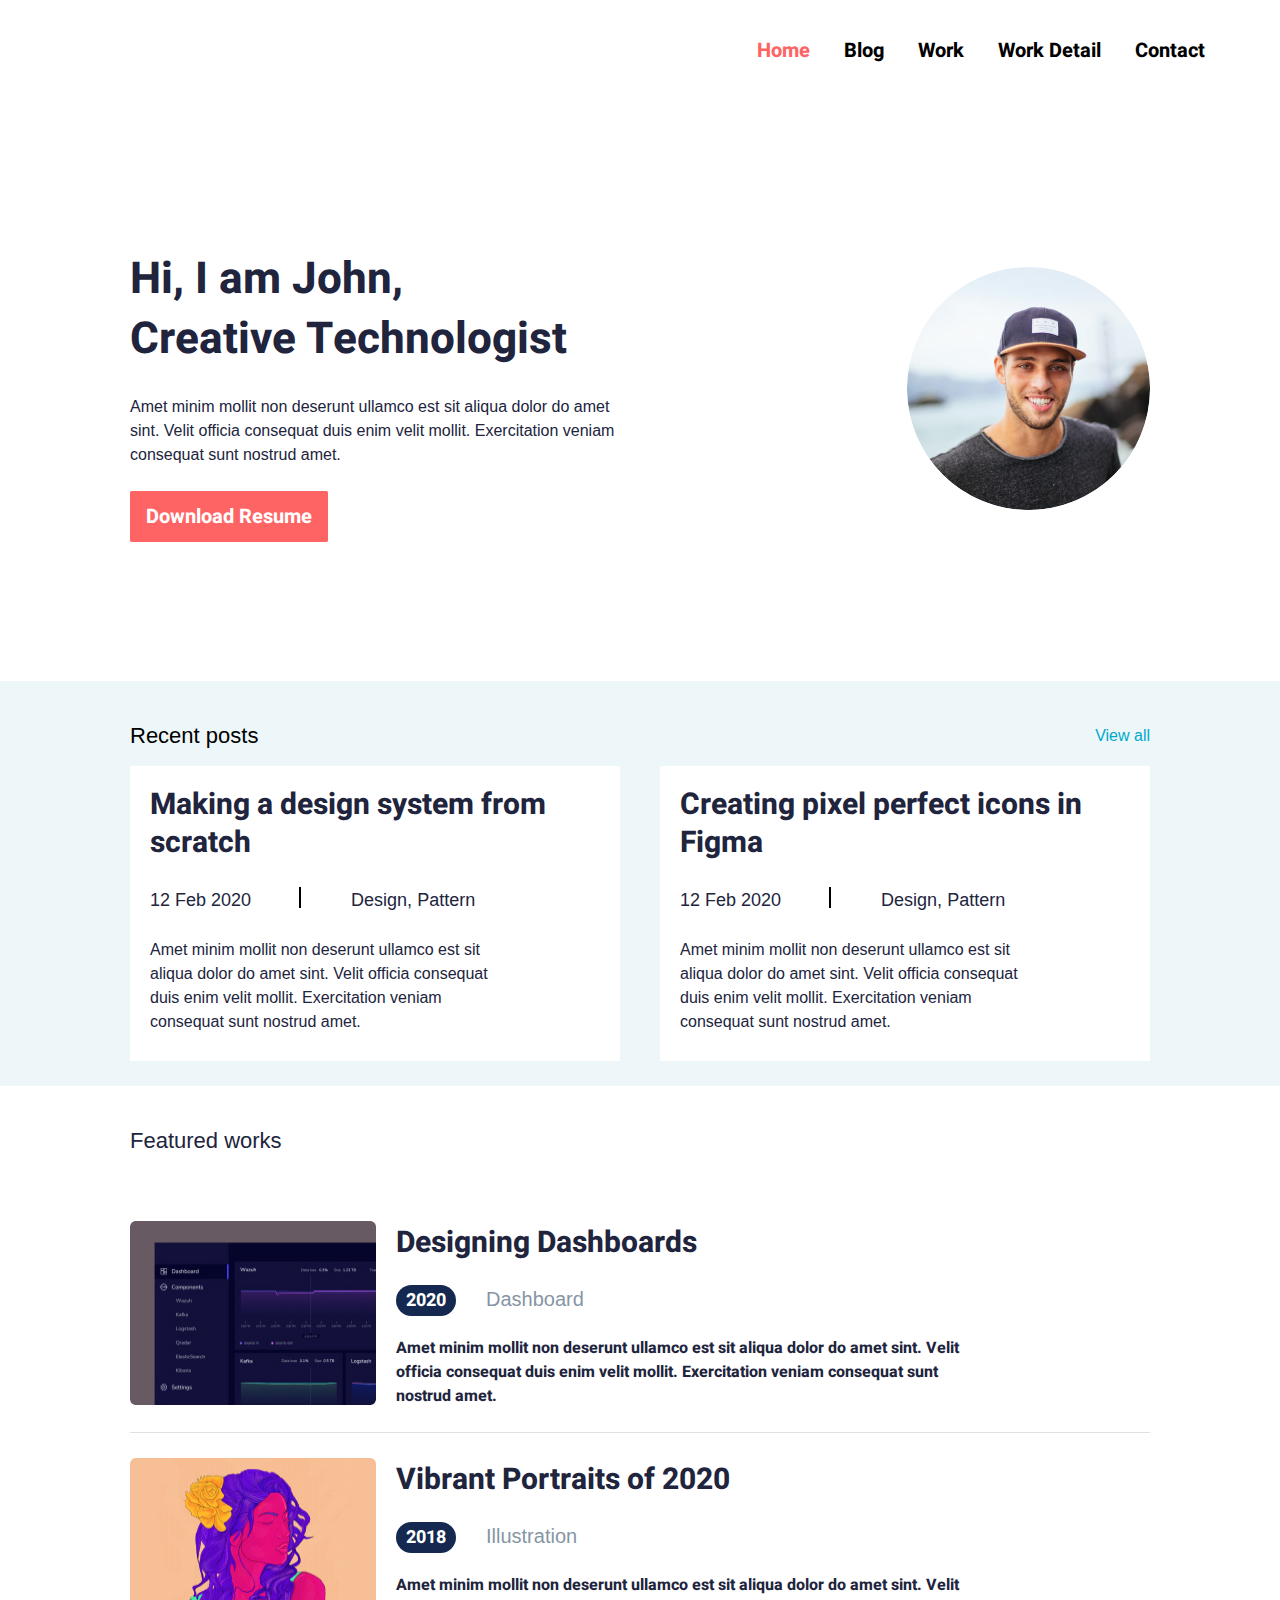
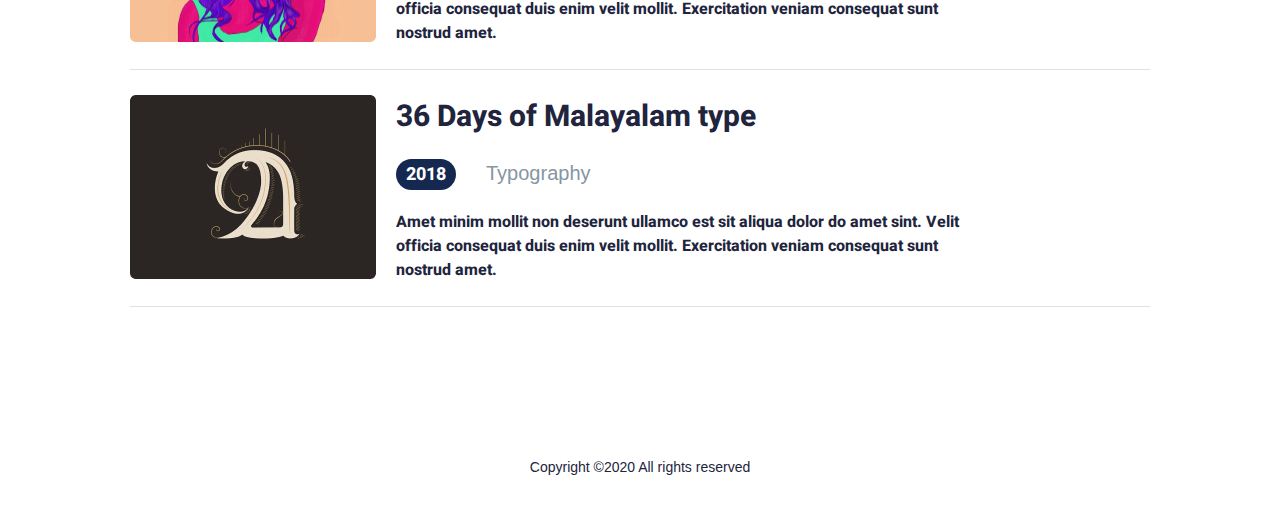
==== index.html @ 8bc83db1 "John Portfolio Web-Site" ====
<!DOCTYPE html>
<html lang="en">
  <head>
    <meta charset="UTF-8" />
    <meta http-equiv="X-UA-Compatible" content="IE=edge" />
    <meta name="viewport" content="width=device-width, initial-scale=1.0" />
    <link
      rel="stylesheet"
      href="https://cdnjs.cloudflare.com/ajax/libs/font-awesome/6.1.1/css/all.min.css"
      integrity="sha512-KfkfwYDsLkIlwQp6LFnl8zNdLGxu9YAA1QvwINks4PhcElQSvqcyVLLD9aMhXd13uQjoXtEKNosOWaZqXgel0g=="
      crossorigin="anonymous"
      referrerpolicy="no-referrer"
    />
    <link rel="icon" href="../IMG/john.jpg">
    <link rel="stylesheet" href="../CSS/home.css" />
    <title>John</title>
  </head>
  <body>
    <!-- secret Header Start  -->
    <div class="secret__header">
      <i class="fa fa-times"></i>
      <ul class="secret__header_list">
        <li class="secret__header_item">
          <a class="secret__header_link active" href="#">Home</a>
        </li>
        <li class="secret__header_item">
          <a class="secret__header_link" href="#">Blog</a>
        </li>
        <li class="secret__header_item">
          <a class="secret__header_link" href="#">Work</a>
        </li>
        <li class="secret__header_item">
          <a class="secret__header_link" href="#">Work Detail</a>
        </li>
      </ul>
    </div>
    <!-- secret Header End  -->
    <!-- /===================================== Header to the codes Start ====================================== \ -->
    <header class="header">
      <div class="container_header">
        <nav class="nav">
          <ul class="nav__list">
            <li class="nav__item">
              <a class="nav__link active" href="#">Home</a>
            </li>
            <li class="nav__item"><a class="nav__link" href="#">Blog</a></li>
            <li class="nav__item"><a class="nav__link" href="#">Work</a></li>
            <li class="nav__item">
              <a class="nav__link" href="#">Work Detail</a>
            </li>
            <li class="nav__item"><a class="nav__link" href="#">Contact</a></li>
          </ul>
          <i class="fa fa-bars"></i>
        </nav>
      </div>
    </header>
    <!-- /===================================== Header to the codes End ====================================== \ -->

    <!-- /===================================== Main to the codes End ====================================== \ -->
    <main class="main">
      <div class="container">
        <div class="main__container">
          <div class="main__box">
            <h1 class="main__box_title">
              Hi, I am John, <br />
              Creative Technologist
            </h1>
            <p class="main__box_paragraph">
              Amet minim mollit non deserunt ullamco est sit aliqua dolor do
              amet <br>
              sint. Velit officia consequat duis enim velit mollit. Exercitation
              veniam <br>
              consequat sunt nostrud amet.
            </p>
            <a class="main__box_link" href="#"> Download Resume </a>
          </div>
          <div class="main__box">
            <img class="main__box_img" src="../IMG/john.jpg" alt="john" />
          </div>
        </div>
      </div>
    </main>
    <!-- /===================================== Main to the codes End ====================================== \ -->

    <!-- /===================================== Section to the codes Start ====================================== \ -->
    <section class="section__one">
      <div class="container">
        <div class="section__container_one">
          <div class="section__box_one">
            <p class="section__box_title">Recent posts</p>
            <div class="section__box_one_content">
              <h1 class="section__box_one_content_title">
                Making a design system from <br />
                scratch
              </h1>
              <div class="section__box_one_content_box">
                <p class="section__box_one_content_box_paragraph active">
                  12 Feb 2020
                </p>
                <p class="section__box_one_content_box_paragraph">
                  Design, Pattern
                </p>
              </div>
              <p class="section__box_one_content_paragraph">
                Amet minim mollit non deserunt ullamco est sit <br />
                aliqua dolor do amet sint. Velit officia consequat <br />
                duis enim velit mollit. Exercitation veniam <br />
                consequat sunt nostrud amet.
              </p>
            </div>
          </div>
          <div class="section__box_one">
            <p class="section__box_title active">View all</p>
            <div class="section__box_one_content">
              <h1 class="section__box_one_content_title">
                Creating pixel perfect icons in <br />
                Figma
              </h1>
              <div class="section__box_one_content_box">
                <p class="section__box_one_content_box_paragraph active">
                  12 Feb 2020
                </p>
                <p class="section__box_one_content_box_paragraph">
                  Design, Pattern
                </p>
              </div>
              <p class="section__box_one_content_paragraph">
                Amet minim mollit non deserunt ullamco est sit <br />
                aliqua dolor do amet sint. Velit officia consequat <br />
                duis enim velit mollit. Exercitation veniam <br />
                consequat sunt nostrud amet.
              </p>
            </div>
          </div>
        </div>
      </div>
    </section>
    <!-- /===================================== Section to the codes End ====================================== \ -->

    <!-- /===================================== Section to the codes Start ====================================== \ -->
    <section class="section__two">
      <div class="container">
        <h1 class="section__two_title">Featured works</h1>
        <div class="section__container_two">
          <div class="section_box_two">
            <div class="section__box_content_two">
              <img
                class="section__box_content_two_img"
                src="../IMG/home1.jpg"
                alt="home1-img"
              />
              <div class="section_box_content_two_first_box">
                <h1 class="section__box_content_two_first_box_title">
                  Designing Dashboards
                </h1>
                <div class="section__box_content_two_first_box_oclock">
                  <p
                    class="section__box_content_two_first_box_oclock_paragraph active"
                  >
                    2020
                  </p>
                  <p
                    class="section__box_content_two_first_box_oclock_paragraph"
                  >
                    Dashboard
                  </p>
                </div>
                <p class="section__box_content_two_first_box_paragraph">
                  Amet minim mollit non deserunt ullamco est sit aliqua dolor do
                  amet sint. Velit <br />
                  officia consequat duis enim velit mollit. Exercitation veniam
                  consequat sunt <br />
                  nostrud amet.
                </p>
              </div>
            </div>
            <div class="section__box_content_two">
              <img
                class="section__box_content_two_img"
                src="../IMG/home2.jpg"
                alt="home1-img"
              />
              <div class="section_box_content_two_first_box">
                <h1 class="section__box_content_two_first_box_title">
                  Vibrant Portraits of 2020
                </h1>
                <div class="section__box_content_two_first_box_oclock">
                  <p
                    class="section__box_content_two_first_box_oclock_paragraph active"
                  >
                    2018
                  </p>
                  <p
                    class="section__box_content_two_first_box_oclock_paragraph"
                  >
                    Illustration
                  </p>
                </div>
                <p class="section__box_content_two_first_box_paragraph">
                  Amet minim mollit non deserunt ullamco est sit aliqua dolor do
                  amet sint. Velit <br />
                  officia consequat duis enim velit mollit. Exercitation veniam
                  consequat sunt <br />
                  nostrud amet.
                </p>
              </div>
            </div>
            <div class="section__box_content_two">
              <img
                class="section__box_content_two_img"
                src="../IMG/home3.jpg"
                alt="home1-img"
              />
              <div class="section_box_content_two_first_box">
                <h1 class="section__box_content_two_first_box_title">
                  36 Days of Malayalam type
                </h1>
                <div class="section__box_content_two_first_box_oclock">
                  <p
                    class="section__box_content_two_first_box_oclock_paragraph active"
                  >
                    2018
                  </p>
                  <p
                    class="section__box_content_two_first_box_oclock_paragraph"
                  >
                    Typography
                  </p>
                </div>
                <p class="section__box_content_two_first_box_paragraph">
                  Amet minim mollit non deserunt ullamco est sit aliqua dolor do
                  amet sint. Velit <br />
                  officia consequat duis enim velit mollit. Exercitation veniam
                  consequat sunt <br />
                  nostrud amet.
                </p>
              </div>
            </div>
          </div>
        </div>
      </div>
    </section>
    <!-- /===================================== Section to the codes End ====================================== \ -->

    <!-- /===================================== Footer to the codes Start ====================================== \ -->
    <footer class="footer">
      <div class="container">
        <div class="footer__icons">
          <i class="fab fa-facebook"></i>
          <i class="fab fa-instagram"></i>
          <i class="fab fa-twitter"></i>
          <i class="fab fa-linkedin"></i>
        </div>

      <p class="footer__paragraph">
        Copyright &copy;2020 All rights reserved
      </p>
    </div>
    </footer>
    <!-- /===================================== Footer to the codes End ====================================== \ -->

    <script src="./JS/index.js"></script>
  </body>
</html>
---- CSS/home.css ----
/* /=================================== Basic to the codes Start ========================================== \ */
@font-face {
  font-family: 'Heebo';
  src: url("../FONT/Heebo-Bold.ttf");
}

*,
*::after,
*::before {
  padding: 0;
  margin: 0;
  list-style: none;
  text-decoration: none;
  box-sizing: border-box;
  -webkit-tap-highlight-color: transparent;
}

.container {
  margin: 0 auto;
  width: 100%;
  max-width: 1140px;
  padding: 0 60px;
}

.container_header {
  margin: 0 auto;
  width: 100%;
  max-width: 1440px;
  padding: 0 60px;
}

:root {
  --header-text-color: #000000;
  --main-text-color: #21243D;
  --main-bg-link-color: #FF6464;
  --main-link-color: #FFFFFF;
  --section-bg-color: #EDF7FA;
  --main-section-link-color: #00A8CC;
  --main-section-oclock-text-color: #142850;
  --main-section-oclock-grey-color: #8695A4;
  --section-border-bottom-color: #E0E0E0;

}

/* /=================================== Basic to the codes End ========================================== \ */

/* /=================================== Header to the codes Start  ========================================== \ */
.header {
  width: 100%;
  position: sticky;
  top: 0;
  z-index: 1;
  transition: all .4s linear;
  background-color: var(--main-link-color);
}

.header.active {
  box-shadow: 0 1px 3px var(--header-text-color);
  background-color: var(--main-link-color);
}

.header.active .nav {
  height: 50px;
  display: flex;
  transition: all .4s linear;
  justify-content: flex-end;
  align-items: center;
}

.header.active .nav .nav__list .nav__item .nav__link {
  transition: all .2s linear;
}

.header.active .nav .nav__list .nav__item .nav__link.active {
  color: var(--main-bg-link-color);
  transition: all .2s linear;
}

.header.active .nav .nav__list .nav__item .nav__link:hover {
  color: var(--main-bg-link-color);
  transition: all .2s linear;
}

.nav {
  width: 100%;
  height: 100px;
  display: flex;
  justify-content: flex-end;
  align-items: center;
  transition: all .2s linear;

}

.nav .nav__list .nav__item {
  display: inline-block;
}

.nav .nav__list .nav__item .nav__link {
  color: var(--header-text-color);
  font-family: 'Heebo';
  font-style: normal;
  font-weight: 500;
  font-size: 20px;
  line-height: 29px;
  padding: 0 15px;
  transition: all .2s linear;
}

.nav .nav__list .nav__item .nav__link.active {
  color: var(--main-bg-link-color);
}

.nav .nav__list .nav__item .nav__link:hover {
  color: var(--main-bg-link-color);
}

.fa-bars {
  font-size: 30px;
  cursor: pointer;
  color: var(--main-text-color);
  display: none;
}

/* /=================================== Header to the codes End  ========================================== \ */

/* /=================================== Main to the codes End  ========================================== \ */
.main__container {
  margin: 150px 0;
  position: relative;
  height: 100%;
  width: 100%;
  display: flex;
  justify-content: space-between;
  align-items: center;
}

.main__box_title {
  font-family: 'Heebo';
  font-style: normal;
  font-weight: 700;
  font-size: 44px;
  line-height: 60px;
  color: var(--main-text-color);
}

.main__box_paragraph {
  font-family: sans-serif;
  font-style: normal;
  font-weight: 300;
  font-size: 16px;
  line-height: 24px;
  color: var(--main-text-color);
  margin: 25px 0 35px 0;
}

.main__box_link {
  font-family: 'Heebo';
  font-style: normal;
  font-weight: 500;
  font-size: 20px;
  border-radius: 2px;
  color: var(--main-link-color);
  padding: 10px 15px;
  background-color: var(--main-bg-link-color);
  transition: all .2s linear;
  border: 1px solid var(--main-bg-link-color)
}

.main__box_link:hover {
  border: 1px solid var(--main-bg-link-color);
  background-color: var(--main-link-color);
  color: var(--main-bg-link-color);
}

.main__box_img {
  width: 243px;
  height: 243px;
  border-radius: 50%;
}

/* /=================================== Main to the codes End  ========================================== \ */

/* /=================================== Section-one to the codes Start  ========================================== \ */
.section__one {
  position: relative;
  width: 100%;
  align-items: center;
  margin: 60px 0 0 0;
  background-color: var(--section-bg-color);
  padding: 25px 0;
}

.section__container_one {
  position: relative;
  margin: 50px 0 200px 0;
  width: 100%;
  display: flex;
  justify-content: space-between;
  margin: 0 auto;
  align-items: center;
}

.section__box_one_content {
  width: 490px;
  height: 295px;
  background-color: var(--main-link-color);
  padding: 20px;
}

.section__box_title {
  font-family: sans-serif;
  font-style: normal;
  font-weight: 400;
  font-size: 22px;
  line-height: 60px;
}

.section__box_title.active {
  font-family: sans-serif;
  font-style: normal;
  font-weight: 400;
  font-size: 16px;
  line-height: 60px;
  color: var(--main-section-link-color);
  text-align: right;
}

.section__box_one_content_box {
  display: flex;
  gap: 100px;
}

.section__box_one_content_title {
  font-family: 'Heebo';
  font-style: normal;
  font-weight: 700;
  font-size: 30px;
  line-height: 38px;
  color: var(--main-text-color);
}

.section__box_one_content_box_paragraph {
  font-family: sans-serif;
  font-style: normal;
  font-weight: 400;
  font-size: 18px;
  line-height: 26px;
  color: var(--main-text-color);
  margin: 25px 0;
}

.section__box_one_content_box_paragraph.active {
  position: relative;
}

.section__box_one_content_box_paragraph.active::after {
  content: "";
  position: absolute;
  border: 1px solid var(--header-text-color);
  height: 21px;
  width: 1px;
  right: -50px;
}

.section__box_one_content_paragraph {
  font-family: sans-serif;
  font-style: normal;
  font-weight: 400;
  color: var(--main-text-color);
  font-size: 16px;
  line-height: 24px;
}

/* /=================================== Section-one to the codes End  ========================================== \ */

/* /=================================== Section-two to the codes Start  ========================================== \ */
.section__two_title {
  font-family: sans-serif;
  font-style: normal;
  font-weight: 400;
  font-size: 22px;
  line-height: 60px;
  margin: 25px 0;
  color: var(--main-text-color);
}

.section__box_content_two {
  display: flex;
  position: relative;
  margin: 50px 0;
}

.section__box_content_two::after {
  content: "";
  position: absolute;
  border-bottom: 1px solid var(--section-border-bottom-color);
  height: 1px;
  width: 100%;
  bottom: -25px;
}

.section__box_content_two_first_box_oclock {
  display: flex;
}

.section__box_content_two_first_box_title {
  font-family: 'Heebo';
  font-style: normal;
  font-weight: 700;
  font-size: 30px;
  line-height: 44px;
  color: var(--main-text-color);
  margin: 0 20px;
}

.section__box_content_two_first_box_oclock_paragraph.active {
  font-family: 'Heebo';
  font-style: normal;
  font-weight: 900;
  font-size: 18px;
  padding: 1px 10px;
  border-radius: 16px;
  color: var(--main-link-color);
  margin: 20px 20px;
  background-color: var(--main-section-oclock-text-color);
}

.section__box_content_two_first_box_oclock_paragraph {
  font-family: sans-serif;
  font-style: normal;
  font-weight: 400;
  margin: 20px 10px;
  font-size: 20px;
  line-height: 29px;
  color: var(--main-section-oclock-grey-color);
}

.section__box_content_two_first_box_paragraph {
  font-family: 'Heebo';
  font-style: normal;
  font-weight: 400;
  font-size: 16px;
  line-height: 24px;
  color: var(--main-text-color);
  margin: 0 20px;
}

.section__box_content_two img {
  width: 246px;
  height: 184px;
}

/* /=================================== Section-two to the codes End  ========================================== \ */


/* /=================================== Footer to the codes End  ========================================== \ */
.footer {
  margin: 150px 0 0 0;
  width: 100%;
}

.footer__icons {
  width: 100%;
  display: flex;
  justify-content: center;
  align-items: center;
}

.footer__icons i {
  margin: 0 10px;
  cursor: pointer;
  font-size: 30px;
  color: var(--main-text-color);
  transition: all .2s linear;
}

.footer__icons i:hover {
  color: var(--main-bg-link-color);
}

.footer__paragraph {
  font-family: sans-serif;
  font-style: normal;
  font-weight: 400;
  font-size: 14px;
  line-height: 21px;
  text-align: center;
  margin: 25px 0 50px 0;
  color: var(--main-text-color);
}

/* /=================================== Footer to the codes End  ========================================== \ */

/* /=================================== Responsive to the codes Start  ========================================== \ */
@media (max-width: 1060px) {
  .section__container_one {
    position: relative;
    margin: 50px 0 200px 0;
    width: 100%;
    display: flex;
    flex-wrap: wrap;
    justify-content: center;
    margin: 0 auto;
    align-items: center;
  }
}

@media (max-width: 970px) {
  .section__box_content_two_first_box_paragraph {
    font-family: 'Heebo';
    font-style: normal;
    font-weight: 400;
    font-size: 14px;
    line-height: 20px;
    color: var(--main-text-color);
    margin: 0 20px;
  }
}

@media (max-width: 900px) {
  .main__box_title {
    font-family: 'Heebo';
    font-style: normal;
    font-weight: 700;
    font-size: 38px;
    line-height: 60px;
    color: var(--main-text-color);
  }

  .main__box_paragraph {
    font-family: sans-serif;
    font-style: normal;
    font-weight: 300;
    font-size: 14px;
    line-height: 24px;
    color: var(--main-text-color);
    margin: 25px 0 35px 0;
  }
}

@media (max-width: 860px) {
  .section__box_content_two {
    display: flex;
    flex-wrap: wrap;
    position: relative;
    margin: 50px 0;
    justify-content: center;
  }

  .section__box_content_two_first_box_title {
    font-family: 'Heebo';
    font-style: normal;
    font-weight: 700;
    font-size: 22px;
    line-height: 44px;
    color: var(--main-text-color);
    margin: 0 20px;
    text-align: center;
  }

  .section__box_content_two_first_box_paragraph {
    font-family: 'Heebo';
    font-style: normal;
    font-weight: 400;
    font-size: 14px;
    line-height: 20px;
    color: var(--main-text-color);
    margin: 0 20px;
    text-align: center;
  }

  .section__box_content_two_first_box_oclock {
    display: flex;
    justify-content: center;
  }
}

@media (max-width: 780px) {
  .main__container {
    margin: 50px 0;
    position: relative;
    height: 100%;
    width: 100%;
    display: flex;
    justify-content: center;
    align-items: center;
    flex-wrap: wrap-reverse;
  }

  .main__box_title {
    font-family: 'Heebo';
    font-style: normal;
    font-weight: 700;
    font-size: 30px;
    text-align: center;
    line-height: 45px;
    margin: 20px 0;
    color: var(--main-text-color);
  }

  .main__box_paragraph {
    font-family: sans-serif;
    font-style: normal;
    font-weight: 300;
    font-size: 14px;
    line-height: 20px;
    text-align: center;
    color: var(--main-text-color);
    margin: 25px 0 35px 0;
  }

  .main__box {
    text-align: center;
  }

  .nav .nav__list .nav__item .nav__link {
    color: var(--header-text-color);
    font-family: 'Heebo';
    font-style: normal;
    font-weight: 500;
    font-size: 20px;
    line-height: 29px;
    padding: 0 15px;
    display: none;
    transition: all .2s linear;
  }

  .fa-bars {
    display: block;
  }
}

@media (max-width: 507px) {
  .container_header {
    padding: 0 20px;
  }

  .main__box_paragraph {
    font-family: sans-serif;
    font-style: normal;
    font-weight: 300;
    font-size: 12px;
    line-height: 17px;
    text-align: center;
    color: var(--main-text-color);
    margin: 25px 0 35px 0;
  }

  .main__container {
    margin: 50px 0;
    position: relative;
    height: 100%;
    width: 100%;
    display: flex;
    justify-content: center;
    align-items: center;
  }

  .main__box_img {
    width: 200px;
    height: 200px;
    border-radius: 50%;
  }

  .section__box_one_content {
    width: 400px;
    height: 295px;
    background-color: var(--main-link-color);
    padding: 20px;
  }

  .section__box_one_content_title {
    font-family: 'Heebo';
    font-style: normal;
    font-weight: 700;
    font-size: 25px;
    line-height: 30px;
    color: var(--main-text-color);
  }

  .section__box_one_content_paragraph {
    font-family: sans-serif;
    font-style: normal;
    font-weight: 400;
    color: var(--main-text-color);
    font-size: 16px;
    line-height: 24px;
  }

  .section__box_content_two_first_box_paragraph {
    font-family: 'Heebo';
    font-style: normal;
    font-weight: 400;
    font-size: 14px;
    line-height: 20px;
    color: var(--main-text-color);
    margin: 0 20px;
    text-align: center;
  }

  .section__box_content_two_first_box_oclock_paragraph {
    font-family: sans-serif;
    font-style: normal;
    font-weight: 400;
    margin: 20px 10px;
    font-size: 15px;
    line-height: 20px;
    color: var(--main-section-oclock-grey-color);
  }
}

@media (max-width: 415px) {
  .container_header {
    padding: 0 20px;
  }

  .main__container {
    margin: 50px 0;
    position: relative;
    height: 100%;
    width: 100%;
    display: flex;
    justify-content: center;
    align-items: center;
  }

  .main__box_title {
    font-family: 'Heebo';
    font-style: normal;
    font-weight: 700;
    font-size: 25px;
    text-align: center;
    line-height: 35px;
    margin: 20px 0;
    color: var(--main-text-color);
  }

  .main__box_paragraph {
    font-family: sans-serif;
    font-style: normal;
    font-weight: 300;
    font-size: 12px;
    line-height: 17px;
    text-align: center;
    color: var(--main-text-color);
    margin: 15px 0 35px 0;
  }

  .section__box_one_content {
    width: 300px;
    min-height: 295px;
    background-color: var(--main-link-color);
    padding: 20px;
  }

  .section__box_one_content_title {
    font-family: 'Heebo';
    font-style: normal;
    font-weight: 700;
    font-size: 18px;
    line-height: 25px;
    color: var(--main-text-color);
  }

  .section__box_one_content_paragraph {
    font-family: sans-serif;
    font-style: normal;
    font-weight: 400;
    color: var(--main-text-color);
    font-size: 14px;
    line-height: 18px;
  }
}

@media (max-width: 320px) {
  .container {
    margin: 0 auto;
    width: 100%;
    max-width: 1140px;
    padding: 0 20px;
  }

  .container_header {
    padding: 0 20px;
  }

  .main__container {
    margin: 50px 0;
    position: relative;
    height: 100%;
    width: 100%;
    display: flex;
    justify-content: center;
    align-items: center;
  }

  .main__box_title {
    font-family: 'Heebo';
    font-style: normal;
    font-weight: 700;
    font-size: 20px;
    text-align: center;
    line-height: 25px;
    margin: 20px 0;
    color: var(--main-text-color);
  }

  .main__box_link {
    font-family: 'Heebo';
    font-style: normal;
    font-weight: 500;
    font-size: 16px;
    border-radius: 2px;
    color: var(--main-link-color);
    padding: 10px 15px;
    background-color: var(--main-bg-link-color);
    transition: all .2s linear;
    border: 1px solid var(--main-bg-link-color);
  }

  .section__box_content_two_first_box_title {
    font-family: 'Heebo';
    font-style: normal;
    font-weight: 700;
    font-size: 19px;
    line-height: 35px;
    color: var(--main-text-color);
    margin: 0;
    text-align: center;
  }

  .section__box_content_two_first_box_paragraph {
    font-family: 'Heebo';
    font-style: normal;
    font-weight: 400;
    font-size: 14px;
    line-height: 22px;
    color: var(--main-text-color);
    margin: 0;
    text-align: center;
  }

  .section__box_content_two_first_box_oclock_paragraph {
    font-family: sans-serif;
    font-style: normal;
    font-weight: 400;
    margin: 20px 10px;
    font-size: 15px;
    line-height: 18px;
    color: var(--main-section-oclock-grey-color);
  }
}

@media (max-width: 310px) {
  .container {
    padding: 0 10px;
  }

  .section__box_one_content {
    width: 250px;
    min-height: 370px;
    background-color: var(--main-link-color);
    padding: 20px;
  }

  .main__container {
    margin: 50px 0;
    position: relative;
    height: 100%;
    width: 100%;
    display: flex;
    justify-content: center;
    align-items: center;
  }
}

/* /=================================== Responsive to the codes End  ========================================== \ */

/* /=================================== Secret to the codes End  ========================================== \ */
.secret__header{
  position: fixed;
  width: 100%;
  min-height: 100%;
  background-color: var(--main-link-color);
  top: 0;
  left: 0;
  z-index: 2;
  transform: scale(0);
  transition: all .4s linear;
}
.secret__header_list{
  display: flex;
  justify-content: center;
  align-items: center;
  flex-direction: column;
  min-height: 100vh;
  width: 100%;
}
.secret__header .fa-times {
  position: absolute;
  right: 50px;
  top: 100px;
  font-size: 30px;
  cursor: pointer;
}
.secret__header .secret__header_list .secret__header_item .secret__header_link {
  font-size: 25px;
  text-align: center;
  line-height: 35px;
  text-transform: uppercase;
  color: var(--main-text-color);
  font-family: sans-serif;
  transition: all .2s linear;
}
.secret__header .secret__header_list .secret__header_item .secret__header_link.active {
  color: var(--main-bg-link-color);
}
.secret__header .secret__header_list .secret__header_item .secret__header_link:hover{
  color: var(--main-bg-link-color);
}
/* /=================================== Secret to the codes End  ========================================== \ */
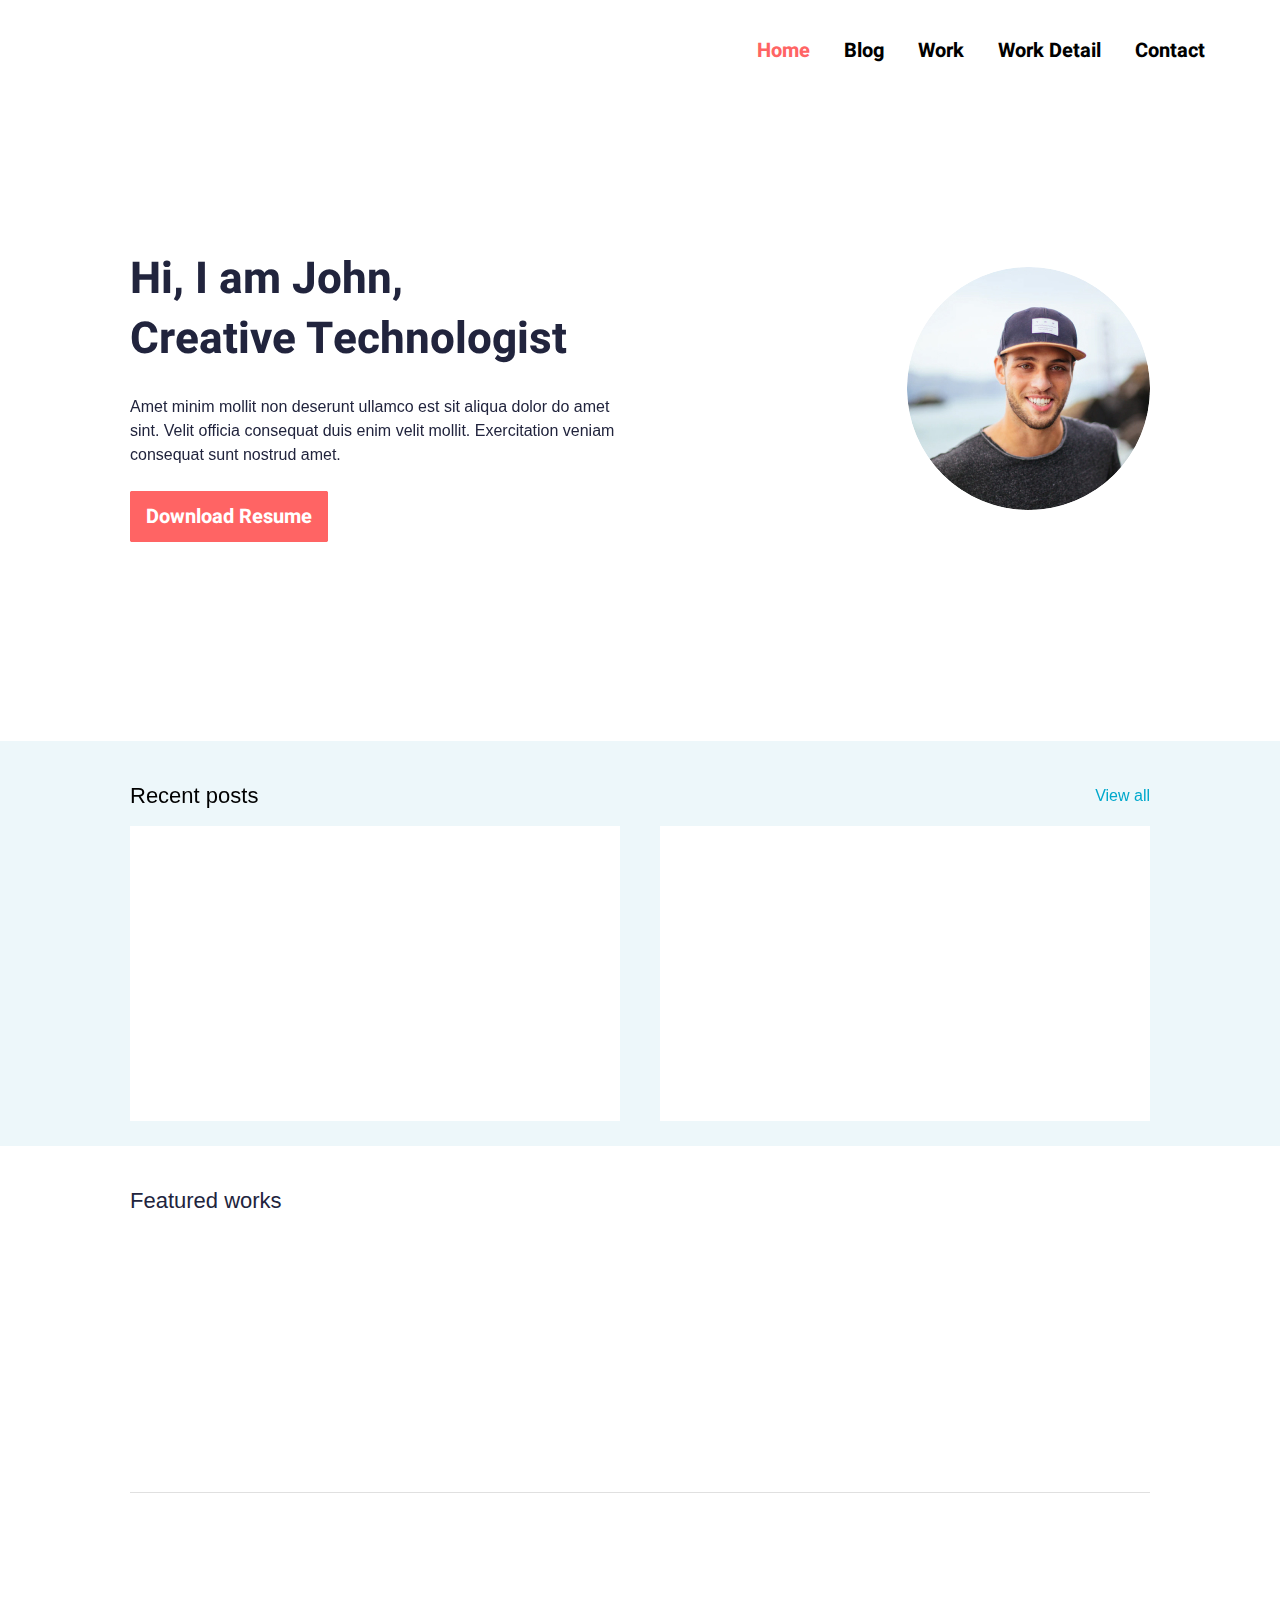
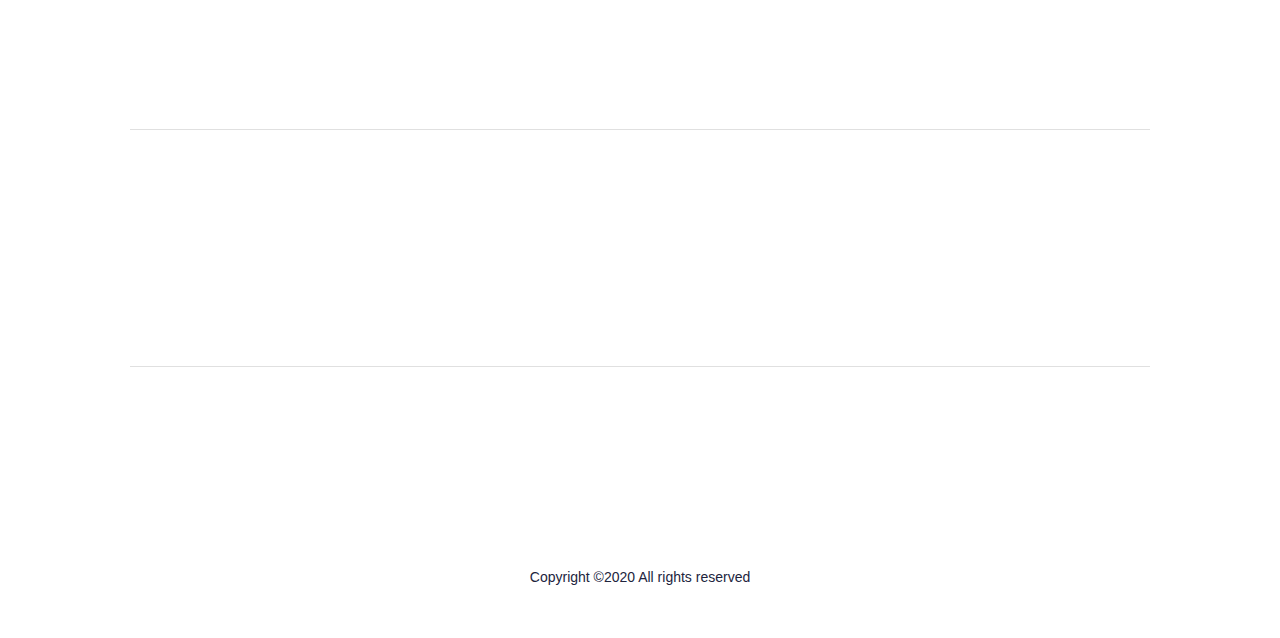
==== commit 0c9093ae: "John Portfolio Web-Site" ====
--- a/index.html
+++ b/index.html
@@ -11,8 +11,9 @@
       crossorigin="anonymous"
       referrerpolicy="no-referrer"
     />
-    <link rel="icon" href="../IMG/john.jpg">
+    <link rel="icon" href="../IMG/john.jpg" />
     <link rel="stylesheet" href="../CSS/home.css" />
+    <link href="https://unpkg.com/aos@2.3.1/dist/aos.css" rel="stylesheet" />
     <title>John</title>
   </head>
   <body>
@@ -41,14 +42,55 @@
         <nav class="nav">
           <ul class="nav__list">
             <li class="nav__item">
-              <a class="nav__link active" href="#">Home</a>
+              <a
+                data-aos="fade-down"
+                data-aos-duration="1000"
+                data-aos-delay="100"
+                class="nav__link active"
+                href="#"
+                >Home</a
+              >
             </li>
-            <li class="nav__item"><a class="nav__link" href="#">Blog</a></li>
-            <li class="nav__item"><a class="nav__link" href="#">Work</a></li>
             <li class="nav__item">
-              <a class="nav__link" href="#">Work Detail</a>
+              <a
+                data-aos="fade-down"
+                data-aos-duration="1000"
+                data-aos-delay="100"
+                class="nav__link"
+                href="#"
+                >Blog</a
+              >
             </li>
-            <li class="nav__item"><a class="nav__link" href="#">Contact</a></li>
+            <li class="nav__item">
+              <a
+                data-aos="fade-down"
+                data-aos-duration="1000"
+                data-aos-delay="100"
+                class="nav__link"
+                href="#"
+                >Work</a
+              >
+            </li>
+            <li class="nav__item">
+              <a
+                data-aos="fade-down"
+                data-aos-duration="1000"
+                data-aos-delay="100"
+                class="nav__link"
+                href="#"
+                >Work Detail</a
+              >
+            </li>
+            <li class="nav__item">
+              <a
+                data-aos="fade-down"
+                data-aos-duration="1000"
+                data-aos-delay="100"
+                class="nav__link"
+                href="#"
+                >Contact</a
+              >
+            </li>
           </ul>
           <i class="fa fa-bars"></i>
         </nav>
@@ -61,21 +103,46 @@
       <div class="container">
         <div class="main__container">
           <div class="main__box">
-            <h1 class="main__box_title">
+            <h1
+              class="main__box_title"
+              data-aos="fade-down"
+              data-aos-duration="1200"
+              data-aos-delay="100"
+            >
               Hi, I am John, <br />
               Creative Technologist
             </h1>
-            <p class="main__box_paragraph">
+            <p
+              class="main__box_paragraph"
+              data-aos="fade-down"
+              data-aos-duration="1000"
+              data-aos-delay="100"
+            >
               Amet minim mollit non deserunt ullamco est sit aliqua dolor do
-              amet <br>
+              amet <br />
               sint. Velit officia consequat duis enim velit mollit. Exercitation
-              veniam <br>
+              veniam <br />
               consequat sunt nostrud amet.
             </p>
-            <a class="main__box_link" href="#"> Download Resume </a>
+            <a
+              class="main__box_link"
+              href="#"
+              data-aos="fade-down"
+              data-aos-duration="1000"
+              data-aos-delay="100"
+            >
+              Download Resume
+            </a>
           </div>
           <div class="main__box">
-            <img class="main__box_img" src="../IMG/john.jpg" alt="john" />
+            <img
+              data-aos="fade-down"
+              data-aos-duration="1000"
+              data-aos-delay="0"
+              class="main__box_img"
+              src="../IMG/john.jpg"
+              alt="john"
+            />
           </div>
         </div>
       </div>
@@ -87,21 +154,48 @@
       <div class="container">
         <div class="section__container_one">
           <div class="section__box_one">
-            <p class="section__box_title">Recent posts</p>
+            <p
+              class="section__box_title"
+              data-aos="fade-right"
+              data-aos-duration="1000"
+              data-aos-delay="100"
+            >
+              Recent posts
+            </p>
             <div class="section__box_one_content">
-              <h1 class="section__box_one_content_title">
+              <h1
+                class="section__box_one_content_title"
+                data-aos="fade-right"
+                data-aos-duration="1000"
+                data-aos-delay="100"
+              >
                 Making a design system from <br />
                 scratch
               </h1>
               <div class="section__box_one_content_box">
-                <p class="section__box_one_content_box_paragraph active">
+                <p
+                  class="section__box_one_content_box_paragraph active"
+                  data-aos="fade-right"
+                  data-aos-duration="1000"
+                  data-aos-delay="100"
+                >
                   12 Feb 2020
                 </p>
-                <p class="section__box_one_content_box_paragraph">
+                <p
+                  class="section__box_one_content_box_paragraph"
+                  data-aos="fade-right"
+                  data-aos-duration="1000"
+                  data-aos-delay="100"
+                >
                   Design, Pattern
                 </p>
               </div>
-              <p class="section__box_one_content_paragraph">
+              <p
+                class="section__box_one_content_paragraph"
+                data-aos="fade-right"
+                data-aos-duration="1000"
+                data-aos-delay="100"
+              >
                 Amet minim mollit non deserunt ullamco est sit <br />
                 aliqua dolor do amet sint. Velit officia consequat <br />
                 duis enim velit mollit. Exercitation veniam <br />
@@ -110,21 +204,43 @@
             </div>
           </div>
           <div class="section__box_one">
-            <p class="section__box_title active">View all</p>
+            <p
+              class="section__box_title active"
+              data-aos="fade-left"
+              data-aos-duration="1000"
+              data-aos-delay="100"
+            >
+              View all
+            </p>
             <div class="section__box_one_content">
-              <h1 class="section__box_one_content_title">
+              <h1 class="section__box_one_content_title"  data-aos="fade-left" data-aos-duration="1000" data-aos-delay="100" >
                 Creating pixel perfect icons in <br />
                 Figma
               </h1>
               <div class="section__box_one_content_box">
-                <p class="section__box_one_content_box_paragraph active">
+                <p
+                  class="section__box_one_content_box_paragraph active"
+                  data-aos="fade-left"
+                  data-aos-duration="1000"
+                  data-aos-delay="100"
+                >
                   12 Feb 2020
                 </p>
-                <p class="section__box_one_content_box_paragraph">
+                <p
+                  class="section__box_one_content_box_paragraph"
+                  data-aos="fade-left"
+                  data-aos-duration="1000"
+                  data-aos-delay="100"
+                >
                   Design, Pattern
                 </p>
               </div>
-              <p class="section__box_one_content_paragraph">
+              <p
+                class="section__box_one_content_paragraph"
+                data-aos="fade-left"
+                data-aos-duration="1000"
+                data-aos-delay="100"
+              >
                 Amet minim mollit non deserunt ullamco est sit <br />
                 aliqua dolor do amet sint. Velit officia consequat <br />
                 duis enim velit mollit. Exercitation veniam <br />
@@ -145,27 +261,46 @@
           <div class="section_box_two">
             <div class="section__box_content_two">
               <img
+                data-aos="fade-right"
+                data-aos-duration="1000"
+                data-aos-delay="500"
                 class="section__box_content_two_img"
                 src="../IMG/home1.jpg"
                 alt="home1-img"
               />
               <div class="section_box_content_two_first_box">
-                <h1 class="section__box_content_two_first_box_title">
+                <h1
+                  class="section__box_content_two_first_box_title"
+                  data-aos="fade-left"
+                  data-aos-duration="1000"
+                  data-aos-delay="500"
+                >
                   Designing Dashboards
                 </h1>
                 <div class="section__box_content_two_first_box_oclock">
                   <p
                     class="section__box_content_two_first_box_oclock_paragraph active"
+                    data-aos="fade-left"
+                    data-aos-duration="1000"
+                    data-aos-delay="500"
                   >
                     2020
                   </p>
                   <p
+                    data-aos="fade-left"
+                    data-aos-duration="1000"
+                    data-aos-delay="500"
                     class="section__box_content_two_first_box_oclock_paragraph"
                   >
                     Dashboard
                   </p>
                 </div>
-                <p class="section__box_content_two_first_box_paragraph">
+                <p
+                  class="section__box_content_two_first_box_paragraph"
+                  data-aos="fade-left"
+                  data-aos-duration="1000"
+                  data-aos-delay="500"
+                >
                   Amet minim mollit non deserunt ullamco est sit aliqua dolor do
                   amet sint. Velit <br />
                   officia consequat duis enim velit mollit. Exercitation veniam
@@ -176,27 +311,46 @@
             </div>
             <div class="section__box_content_two">
               <img
+                data-aos="fade-right"
+                data-aos-duration="1000"
+                data-aos-delay="500"
                 class="section__box_content_two_img"
                 src="../IMG/home2.jpg"
                 alt="home1-img"
               />
               <div class="section_box_content_two_first_box">
-                <h1 class="section__box_content_two_first_box_title">
+                <h1
+                  class="section__box_content_two_first_box_title"
+                  data-aos="fade-left"
+                  data-aos-duration="1000"
+                  data-aos-delay="500"
+                >
                   Vibrant Portraits of 2020
                 </h1>
                 <div class="section__box_content_two_first_box_oclock">
                   <p
                     class="section__box_content_two_first_box_oclock_paragraph active"
+                    data-aos="fade-left"
+                    data-aos-duration="1000"
+                    data-aos-delay="500"
                   >
                     2018
                   </p>
                   <p
                     class="section__box_content_two_first_box_oclock_paragraph"
+                    data-aos="fade-left"
+                    data-aos-duration="1000"
+                    data-aos-delay="500"
                   >
                     Illustration
                   </p>
                 </div>
-                <p class="section__box_content_two_first_box_paragraph">
+                <p
+                  class="section__box_content_two_first_box_paragraph"
+                  data-aos="fade-left"
+                  data-aos-duration="1000"
+                  data-aos-delay="500"
+                >
                   Amet minim mollit non deserunt ullamco est sit aliqua dolor do
                   amet sint. Velit <br />
                   officia consequat duis enim velit mollit. Exercitation veniam
@@ -207,27 +361,46 @@
             </div>
             <div class="section__box_content_two">
               <img
+                data-aos="fade-right"
+                data-aos-duration="1000"
+                data-aos-delay="500"
                 class="section__box_content_two_img"
                 src="../IMG/home3.jpg"
                 alt="home1-img"
               />
               <div class="section_box_content_two_first_box">
-                <h1 class="section__box_content_two_first_box_title">
+                <h1
+                  class="section__box_content_two_first_box_title"
+                  data-aos="fade-left"
+                  data-aos-duration="1000"
+                  data-aos-delay="500"
+                >
                   36 Days of Malayalam type
                 </h1>
                 <div class="section__box_content_two_first_box_oclock">
                   <p
                     class="section__box_content_two_first_box_oclock_paragraph active"
+                    data-aos="fade-left"
+                    data-aos-duration="1000"
+                    data-aos-delay="500"
                   >
                     2018
                   </p>
                   <p
                     class="section__box_content_two_first_box_oclock_paragraph"
+                    data-aos="fade-left"
+                    data-aos-duration="1000"
+                    data-aos-delay="500"
                   >
                     Typography
                   </p>
                 </div>
-                <p class="section__box_content_two_first_box_paragraph">
+                <p
+                  class="section__box_content_two_first_box_paragraph"
+                  data-aos="fade-left"
+                  data-aos-duration="1000"
+                  data-aos-delay="500"
+                >
                   Amet minim mollit non deserunt ullamco est sit aliqua dolor do
                   amet sint. Velit <br />
                   officia consequat duis enim velit mollit. Exercitation veniam
@@ -252,13 +425,14 @@
           <i class="fab fa-linkedin"></i>
         </div>
 
-      <p class="footer__paragraph">
-        Copyright &copy;2020 All rights reserved
-      </p>
-    </div>
+        <p class="footer__paragraph">
+          Copyright &copy;2020 All rights reserved
+        </p>
+      </div>
     </footer>
     <!-- /===================================== Footer to the codes End ====================================== \ -->
 
+    <script src="https://unpkg.com/aos@2.3.1/dist/aos.js"></script>
     <script src="./JS/index.js"></script>
   </body>
 </html>
--- a/CSS/home.css
+++ b/CSS/home.css
@@ -20,10 +20,12 @@
   width: 100%;
   max-width: 1140px;
   padding: 0 60px;
+  overflow-x: hidden;
 }
 
 .container_header {
   margin: 0 auto;
+  overflow-x: hidden;
   width: 100%;
   max-width: 1440px;
   padding: 0 60px;
@@ -764,7 +766,7 @@
   }
 
   .main__container {
-    margin: 50px 0;
+    margin: 25px 0;
     position: relative;
     height: 100%;
     width: 100%;
@@ -785,7 +787,7 @@
   top: 0;
   left: 0;
   z-index: 2;
-  transform: scale(0);
+  transform: translateX(-100%);
   transition: all .4s linear;
 }
 .secret__header_list{
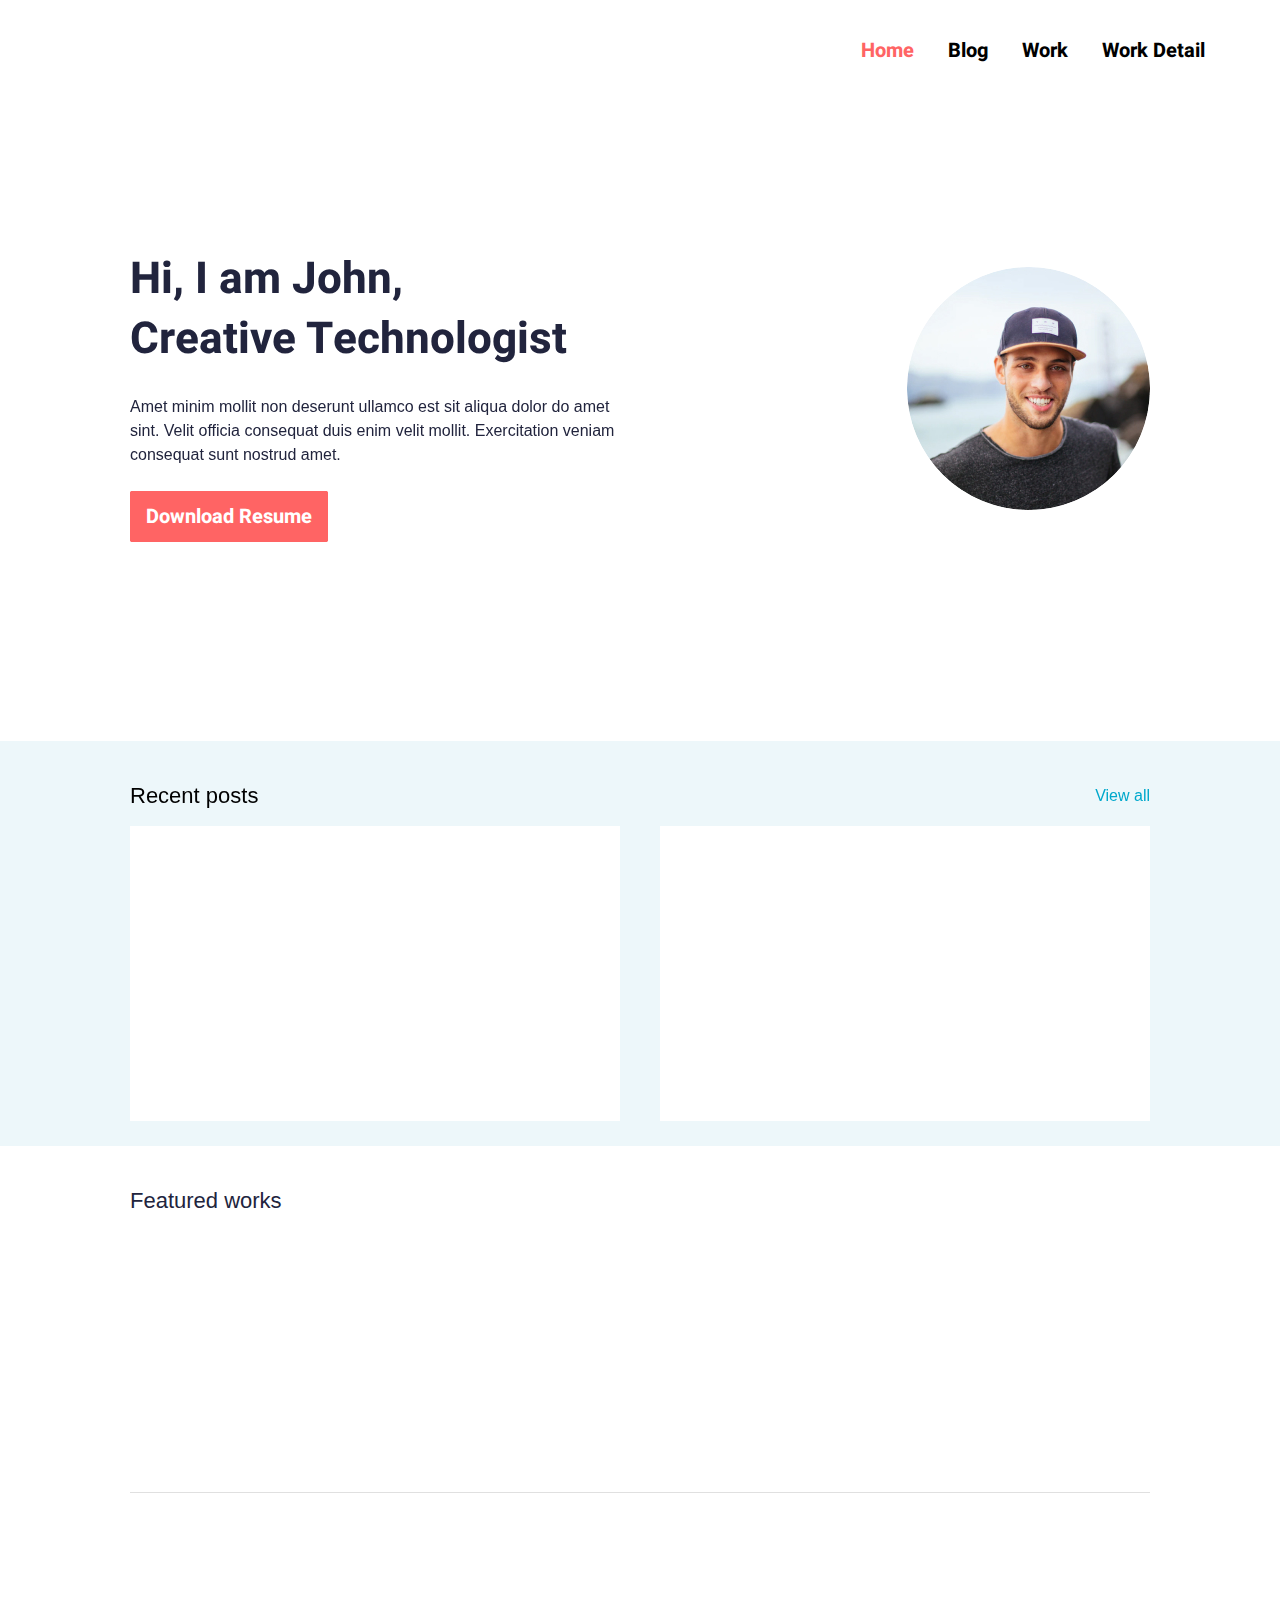
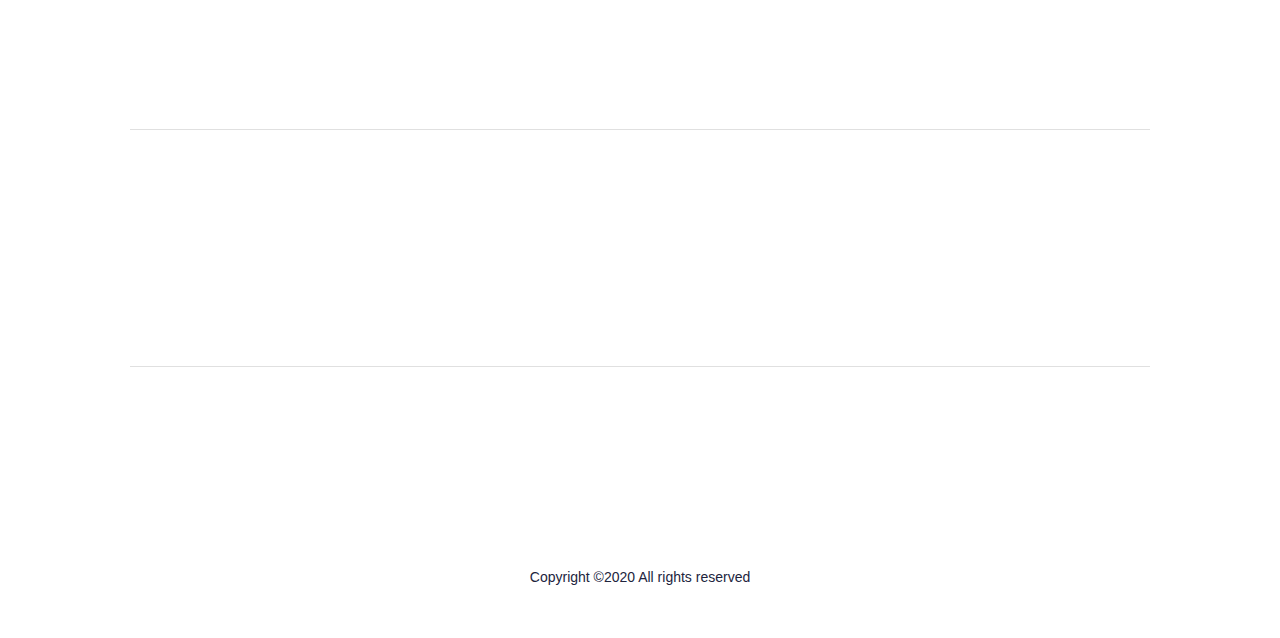
==== commit ae999bbd: "John Portfolio Web Site" ====
--- a/index.html
+++ b/index.html
@@ -12,9 +12,9 @@
       referrerpolicy="no-referrer"
     />
     <link rel="icon" href="../IMG/john.jpg" />
-    <link rel="stylesheet" href="../CSS/home.css" />
+    <link rel="stylesheet" href="./CSS/home.css" />
     <link href="https://unpkg.com/aos@2.3.1/dist/aos.css" rel="stylesheet" />
-    <title>John</title>
+    <title>John | Home | Portfolio</title>
   </head>
   <body>
     <!-- secret Header Start  -->
@@ -22,16 +22,16 @@
       <i class="fa fa-times"></i>
       <ul class="secret__header_list">
         <li class="secret__header_item">
-          <a class="secret__header_link active" href="#">Home</a>
+          <a class="secret__header_link active" href="index.html">Home</a>
         </li>
         <li class="secret__header_item">
-          <a class="secret__header_link" href="#">Blog</a>
+          <a class="secret__header_link" href="index2.html">Blog</a>
         </li>
         <li class="secret__header_item">
-          <a class="secret__header_link" href="#">Work</a>
+          <a class="secret__header_link" href="index3.html">Work</a>
         </li>
         <li class="secret__header_item">
-          <a class="secret__header_link" href="#">Work Detail</a>
+          <a class="secret__header_link" href="index4.html">Work Detail</a>
         </li>
       </ul>
     </div>
@@ -47,7 +47,7 @@
                 data-aos-duration="1000"
                 data-aos-delay="100"
                 class="nav__link active"
-                href="#"
+                href="index.html"
                 >Home</a
               >
             </li>
@@ -57,7 +57,7 @@
                 data-aos-duration="1000"
                 data-aos-delay="100"
                 class="nav__link"
-                href="#"
+                href="index2.html"
                 >Blog</a
               >
             </li>
@@ -67,7 +67,7 @@
                 data-aos-duration="1000"
                 data-aos-delay="100"
                 class="nav__link"
-                href="#"
+                href="index3.html"
                 >Work</a
               >
             </li>
@@ -77,18 +77,8 @@
                 data-aos-duration="1000"
                 data-aos-delay="100"
                 class="nav__link"
-                href="#"
+                href="index4.html"
                 >Work Detail</a
-              >
-            </li>
-            <li class="nav__item">
-              <a
-                data-aos="fade-down"
-                data-aos-duration="1000"
-                data-aos-delay="100"
-                class="nav__link"
-                href="#"
-                >Contact</a
               >
             </li>
           </ul>
@@ -213,7 +203,12 @@
               View all
             </p>
             <div class="section__box_one_content">
-              <h1 class="section__box_one_content_title"  data-aos="fade-left" data-aos-duration="1000" data-aos-delay="100" >
+              <h1
+                class="section__box_one_content_title"
+                data-aos="fade-left"
+                data-aos-duration="1000"
+                data-aos-delay="100"
+              >
                 Creating pixel perfect icons in <br />
                 Figma
               </h1>
